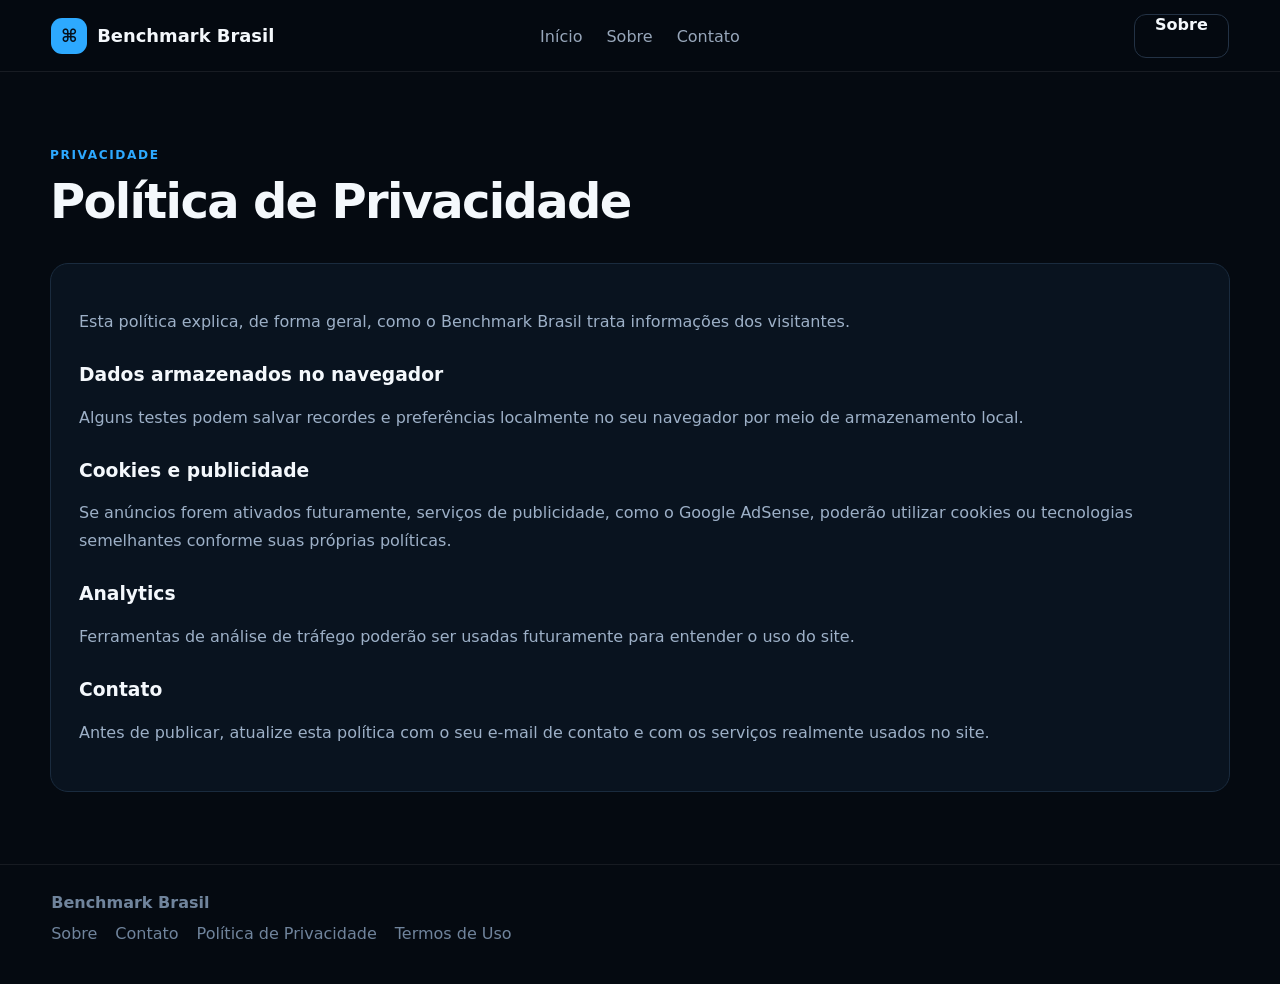
==== politica-de-privacidade.html @ ec3230b0 "Add files via upload" ====
<!DOCTYPE html>
<html lang="pt-BR">
<head>
<meta charset="UTF-8">
<meta name="viewport" content="width=device-width,initial-scale=1.0">
<title>Política de Privacidade | Benchmark Brasil</title>
<meta name="description" content="Política de privacidade do Benchmark Brasil.">
<meta property="og:title" content="Política de Privacidade | Benchmark Brasil">
<meta property="og:description" content="Política de privacidade do Benchmark Brasil.">
<meta property="og:type" content="website">
<link rel="stylesheet" href="styles.css">

<!-- GOOGLE ADSENSE:
Depois de sua conta/site serem aprovados, cole AQUI o script oficial fornecido pelo Google AdSense.
Não use códigos de terceiros.
-->
</head>
<body>
<header class="topbar">
<a class="brand" href="index.html"><span class="brand-icon">⌘</span><span>Benchmark Brasil</span></a>
<nav class="nav"><a class="" href="index.html">Início</a><a class="" href="sobre.html">Sobre</a><a class="" href="contato.html">Contato</a></nav>
<div class="auth-actions"><a class="btn btn-ghost" href="sobre.html">Sobre</a></div>
</header>

<section class="section"><div class="section-heading"><span class="section-kicker">PRIVACIDADE</span><h1>Política de Privacidade</h1></div>
<div class="content-box">
<p>Esta política explica, de forma geral, como o Benchmark Brasil trata informações dos visitantes.</p>
<h3>Dados armazenados no navegador</h3><p>Alguns testes podem salvar recordes e preferências localmente no seu navegador por meio de armazenamento local.</p>
<h3>Cookies e publicidade</h3><p>Se anúncios forem ativados futuramente, serviços de publicidade, como o Google AdSense, poderão utilizar cookies ou tecnologias semelhantes conforme suas próprias políticas.</p>
<h3>Analytics</h3><p>Ferramentas de análise de tráfego poderão ser usadas futuramente para entender o uso do site.</p>
<h3>Contato</h3><p>Antes de publicar, atualize esta política com o seu e-mail de contato e com os serviços realmente usados no site.</p>
</div></section>
<footer>
<strong>Benchmark Brasil</strong>
<div class="footer-links">
<a href="sobre.html">Sobre</a>
<a href="contato.html">Contato</a>
<a href="politica-de-privacidade.html">Política de Privacidade</a>
<a href="termos-de-uso.html">Termos de Uso</a>
</div>
</footer>
<script src="script.js"></script>
</body>
</html>
---- styles.css ----
*{box-sizing:border-box}
:root{
  --bg:#050a11;--bg2:#09111d;--panel:#0b1420;--panel2:#0f1b2a;--line:#1a2a3c;
  --text:#f4f8fc;--muted:#9db0c7;--blue:#2da9ff;--green:#20c979;--red:#d84f5b;
  --shadow:0 18px 60px rgba(0,0,0,.30)
}
html{scroll-behavior:smooth}
body{margin:0;background:var(--bg);color:var(--text);font-family:Inter,ui-sans-serif,system-ui,-apple-system,BlinkMacSystemFont,"Segoe UI",sans-serif}
button,input,textarea{font:inherit}
button{cursor:pointer}
a{color:inherit;text-decoration:none}
.topbar{position:sticky;top:0;z-index:50;min-height:72px;padding:0 4vw;display:grid;grid-template-columns:1fr auto 1fr;align-items:center;gap:28px;background:rgba(5,10,17,.93);border-bottom:1px solid rgba(255,255,255,.08);backdrop-filter:blur(14px)}
.brand{display:inline-flex;align-items:center;gap:10px;font-weight:800;font-size:1.12rem}
.brand-icon{width:36px;height:36px;display:grid;place-items:center;border-radius:11px;background:var(--blue);color:#06101b;font-weight:900}
.nav{display:flex;gap:24px;color:#97a6ba}
.nav a{padding:24px 0 20px;border-bottom:2px solid transparent}
.nav a:hover,.nav a.active{color:var(--blue);border-color:var(--blue)}
.auth-actions{justify-self:end;display:flex;gap:10px}
.btn{min-height:44px;border-radius:12px;border:1px solid transparent;padding:0 20px;font-weight:800;transition:.18s ease}
.btn:hover{transform:translateY(-1px)}
.btn-primary{background:var(--blue);color:#04101a}
.btn-primary:hover{background:#53b9ff}
.btn-ghost{background:transparent;color:var(--text);border-color:#233245}
.btn-ghost:hover{border-color:#3a536d;background:rgba(255,255,255,.03)}
.hero{min-height:520px;display:grid;place-items:center;padding:80px 20px 70px;border-bottom:1px solid rgba(255,255,255,.05)}
.grid-bg{background:radial-gradient(circle at 50% 18%,rgba(23,151,240,.16),transparent 34%),linear-gradient(rgba(65,95,126,.11) 1px,transparent 1px),linear-gradient(90deg,rgba(65,95,126,.11) 1px,transparent 1px);background-size:auto,64px 64px,64px 64px}
.hero-content{width:min(100%,940px);text-align:center}
.eyebrow,.section-kicker{display:inline-block;color:var(--blue);letter-spacing:.13em;font-size:.76rem;font-weight:800}
.eyebrow{padding:7px 13px;border:1px solid #1c3145;border-radius:999px;background:rgba(8,16,25,.65)}
.hero h1{margin:22px 0 20px;font-size:clamp(3rem,6.8vw,5.2rem);line-height:.98;letter-spacing:-.055em}
.hero h1 span{color:var(--blue);text-shadow:0 0 26px rgba(45,169,255,.22)}
.hero p{max-width:760px;margin:0 auto;color:#a7b7ca;line-height:1.65;font-size:clamp(1rem,2vw,1.2rem)}
.hero-actions{display:flex;justify-content:center;gap:12px;margin-top:34px}
.btn-lg{min-height:48px;min-width:146px;display:inline-grid;place-items:center}
.section{width:min(1180px,calc(100% - 36px));margin:0 auto;padding:72px 0}
.section-heading{max-width:760px;margin-bottom:34px}
.section h1,.section h2{margin:10px 0;font-size:clamp(2rem,4vw,3rem);letter-spacing:-.035em}
.section h3{margin-top:28px}
.section p,.section li{color:var(--muted);line-height:1.75}
.cards{display:grid;grid-template-columns:repeat(4,1fr);gap:16px}
.test-card{min-height:255px;padding:22px;display:flex;flex-direction:column;background:linear-gradient(180deg,rgba(16,29,44,.9),rgba(8,15,24,.92));border:1px solid #1b2a3b;border-radius:18px;box-shadow:var(--shadow);transition:.2s ease}
.test-card:hover{transform:translateY(-4px);border-color:#2b6a96}
.card-icon{width:46px;height:46px;border-radius:13px;display:grid;place-items:center;margin-bottom:16px;background:rgba(45,169,255,.12);color:var(--blue);font-weight:900;border:1px solid rgba(45,169,255,.23)}
.test-card h3{margin:0 0 9px;font-size:1.08rem}
.test-card p{margin:0 0 18px;font-size:.93rem}
.card-link{margin-top:auto;color:var(--blue);font-weight:800}
.game-panel{display:grid;gap:18px}
.playbox{min-height:340px;border-radius:22px;border:1px solid #1c2e40;background:#0a1420;display:grid;place-items:center;text-align:center;padding:30px;user-select:none;overflow:hidden}
.playbox.waiting{background:linear-gradient(180deg,#621c22,#431218);border-color:#9e303a}
.playbox.go{background:linear-gradient(180deg,#0e7a46,#075d34);border-color:#18b56c}
.playbox.result{background:radial-gradient(circle at 50% 20%,rgba(45,169,255,.18),transparent 42%),#0b1521}
.play-content h3{margin:10px 0 8px;font-size:clamp(2rem,5vw,3.4rem)}
.play-content p{margin:0;color:#d4dfeb;font-size:1.05rem}
.play-icon{font-size:3rem}
.actions{display:flex;gap:12px;flex-wrap:wrap}
.stats{display:grid;grid-template-columns:repeat(4,1fr);gap:12px}
.stat{padding:18px;border-radius:16px;border:1px solid #1a2b3e;background:#09131f}
.stat span{display:block;color:var(--muted);font-size:.85rem;margin-bottom:7px}
.stat strong{font-size:1.45rem}
.input,textarea{width:100%;max-width:650px;min-height:48px;border:1px solid #29425c;border-radius:12px;background:#07111b;color:var(--text);padding:0 14px;outline:none}
textarea{min-height:150px;padding:14px}
.input:focus,textarea:focus{border-color:var(--blue)}
.typing-text{max-width:900px;text-align:left;font-size:1.25rem;line-height:1.8;color:#c7d4e2}
.sequence-grid{display:grid;grid-template-columns:repeat(3,92px);gap:12px;justify-content:center}
.seq{width:92px;height:92px;border:1px solid #2a4058;border-radius:16px;background:#0e1a29;transition:.12s}
.seq.flash{background:var(--blue);box-shadow:0 0 28px rgba(45,169,255,.55)}
.target-area{position:relative;width:100%;min-height:390px;border:1px solid #1c2e40;border-radius:22px;background:#08121d;overflow:hidden}
.target{position:absolute;width:54px;height:54px;border-radius:50%;border:4px solid #fff;background:var(--blue);transform:translate(-50%,-50%);box-shadow:0 0 0 7px rgba(45,169,255,.25)}
.target::after{content:"";position:absolute;width:12px;height:12px;border-radius:50%;background:#fff;top:50%;left:50%;transform:translate(-50%,-50%)}
.stroop-word{font-size:clamp(3.5rem,9vw,7rem);font-weight:900;letter-spacing:-.04em}
.choice-row{display:flex;gap:10px;flex-wrap:wrap;justify-content:center}
.color-choice{min-width:110px;min-height:48px;border-radius:12px;border:1px solid #2a3e53;background:#0b1622;color:#fff;font-weight:800}
.number-big{font-size:clamp(3rem,9vw,7rem);font-weight:900;letter-spacing:.08em}
.visual-grid{display:grid;grid-template-columns:repeat(var(--grid,4),62px);gap:8px;justify-content:center}
.visual-cell{width:62px;height:62px;border-radius:10px;border:1px solid #29405a;background:#0e1a29}
.visual-cell.active,.visual-cell.selected{background:var(--blue);box-shadow:0 0 20px rgba(45,169,255,.35)}
.statusline{min-height:30px;color:#c9d6e4;font-weight:700}
.content-box{padding:28px;border:1px solid #1a2b3e;border-radius:18px;background:#09131f}
.ad-slot{margin:26px 0;padding:22px;border:1px dashed #2d4259;border-radius:14px;text-align:center;color:#71859c;background:#08111b}
footer{min-height:120px;border-top:1px solid rgba(255,255,255,.07);padding:28px 4vw;color:#70849c}
.footer-links{display:flex;gap:18px;flex-wrap:wrap;margin-top:12px}
@media(max-width:980px){.topbar{grid-template-columns:1fr auto}.nav{display:none}.cards{grid-template-columns:repeat(2,1fr)}.stats{grid-template-columns:repeat(2,1fr)}}
@media(max-width:640px){
  .topbar{min-height:64px;padding:0 16px}.brand{font-size:.95rem}.brand-icon{width:33px;height:33px}.auth-actions{display:none}
  .hero{min-height:480px;padding-top:62px}.hero h1{font-size:clamp(2.6rem,13vw,4.2rem)}.hero-actions{flex-direction:column;align-items:stretch;width:min(100%,330px);margin-left:auto;margin-right:auto}
  .cards{grid-template-columns:1fr}.section{width:min(100% - 28px,1180px);padding:56px 0}.stats{grid-template-columns:1fr}.actions{flex-direction:column}.actions .btn{width:100%}
  .sequence-grid{grid-template-columns:repeat(3,76px)}.seq{width:76px;height:76px}.visual-grid{grid-template-columns:repeat(var(--grid,4),48px)}.visual-cell{width:48px;height:48px}
}
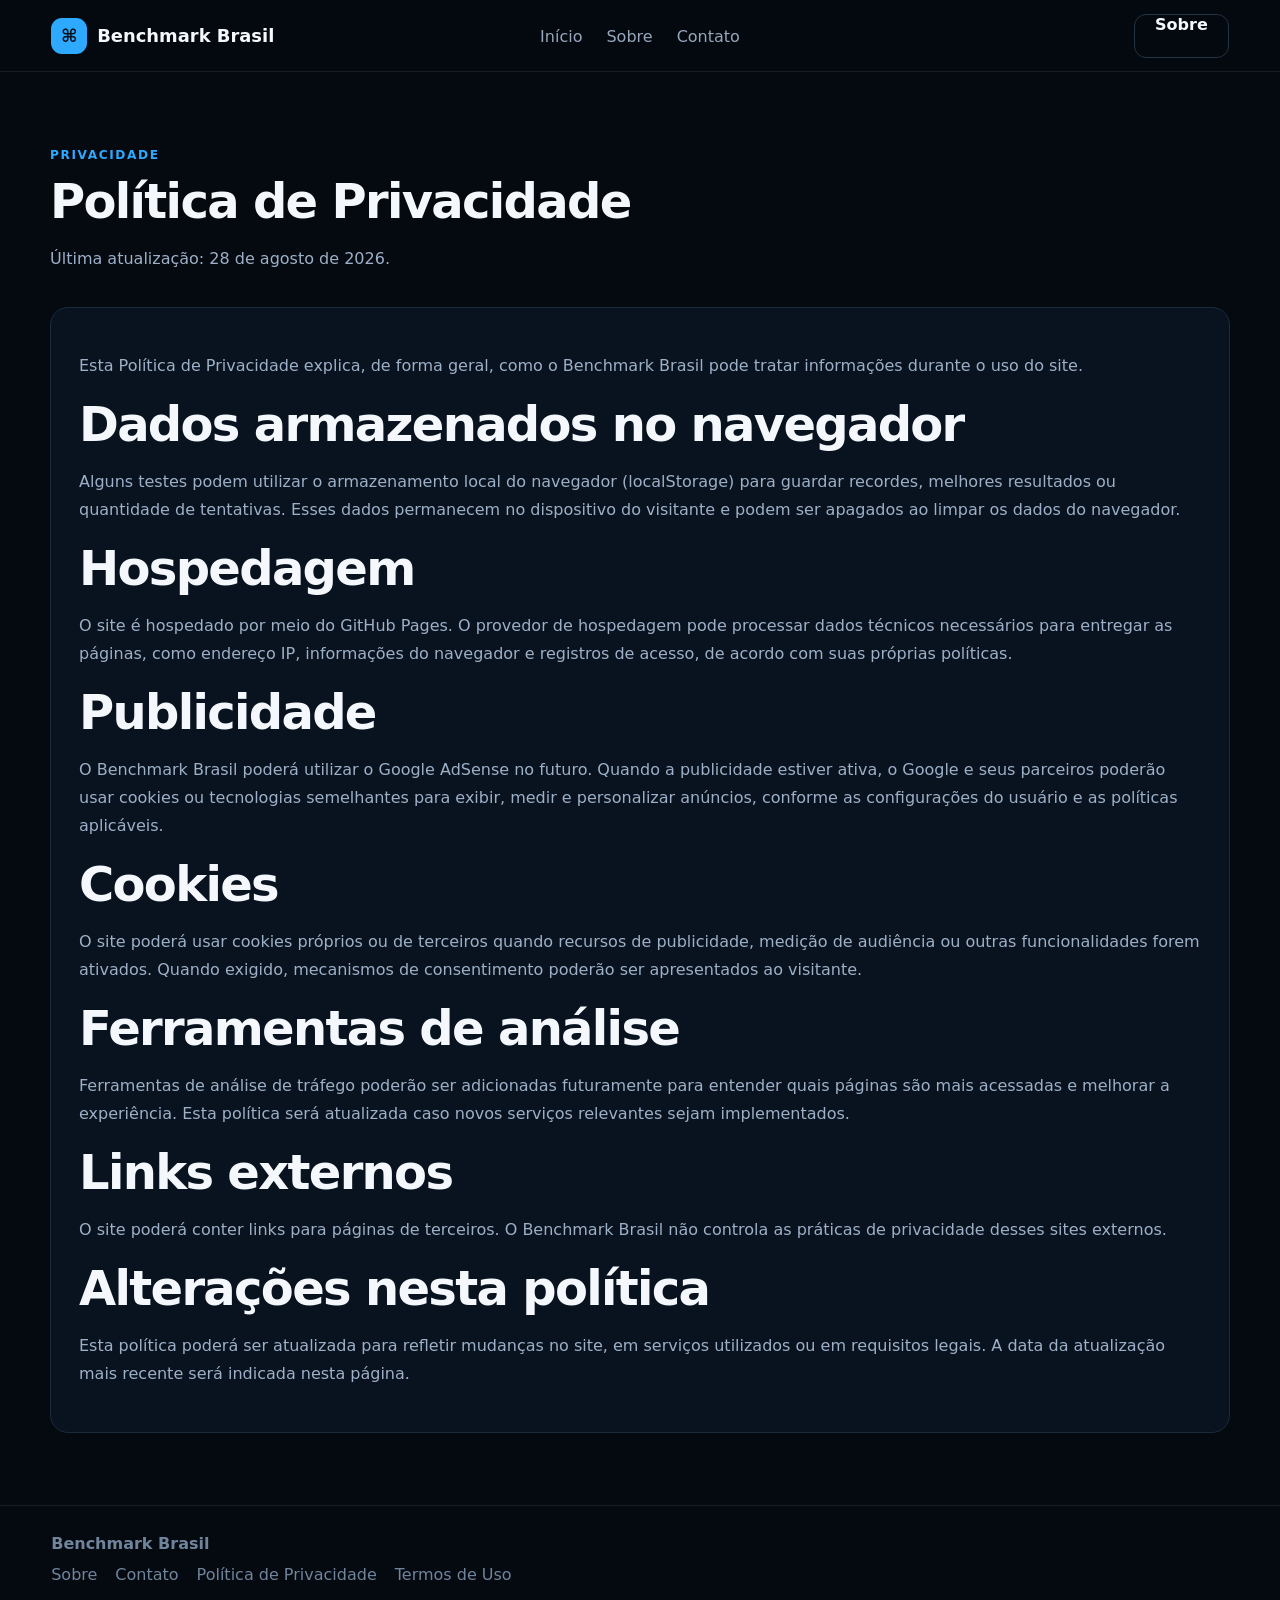
==== commit 9ec27744: "Add files via upload" ====
--- a/politica-de-privacidade.html
+++ b/politica-de-privacidade.html
@@ -4,16 +4,9 @@
 <meta charset="UTF-8">
 <meta name="viewport" content="width=device-width,initial-scale=1.0">
 <title>Política de Privacidade | Benchmark Brasil</title>
-<meta name="description" content="Política de privacidade do Benchmark Brasil.">
-<meta property="og:title" content="Política de Privacidade | Benchmark Brasil">
-<meta property="og:description" content="Política de privacidade do Benchmark Brasil.">
-<meta property="og:type" content="website">
+<meta name="description" content="Saiba como o Benchmark Brasil trata armazenamento local, cookies, hospedagem e publicidade.">
+<link rel="canonical" href="https://lexahedaclexa-afk.github.io/benchmark-brasil/politica-de-privacidade.html">
 <link rel="stylesheet" href="styles.css">
-
-<!-- GOOGLE ADSENSE:
-Depois de sua conta/site serem aprovados, cole AQUI o script oficial fornecido pelo Google AdSense.
-Não use códigos de terceiros.
--->
 </head>
 <body>
 <header class="topbar">
@@ -22,14 +15,38 @@
 <div class="auth-actions"><a class="btn btn-ghost" href="sobre.html">Sobre</a></div>
 </header>
 
-<section class="section"><div class="section-heading"><span class="section-kicker">PRIVACIDADE</span><h1>Política de Privacidade</h1></div>
+<section class="section">
+<div class="section-heading">
+<span class="section-kicker">PRIVACIDADE</span>
+<h1>Política de Privacidade</h1>
+<p>Última atualização: 28 de agosto de 2026.</p>
+</div>
 <div class="content-box">
-<p>Esta política explica, de forma geral, como o Benchmark Brasil trata informações dos visitantes.</p>
-<h3>Dados armazenados no navegador</h3><p>Alguns testes podem salvar recordes e preferências localmente no seu navegador por meio de armazenamento local.</p>
-<h3>Cookies e publicidade</h3><p>Se anúncios forem ativados futuramente, serviços de publicidade, como o Google AdSense, poderão utilizar cookies ou tecnologias semelhantes conforme suas próprias políticas.</p>
-<h3>Analytics</h3><p>Ferramentas de análise de tráfego poderão ser usadas futuramente para entender o uso do site.</p>
-<h3>Contato</h3><p>Antes de publicar, atualize esta política com o seu e-mail de contato e com os serviços realmente usados no site.</p>
-</div></section>
+<p>Esta Política de Privacidade explica, de forma geral, como o Benchmark Brasil pode tratar informações durante o uso do site.</p>
+
+<h2>Dados armazenados no navegador</h2>
+<p>Alguns testes podem utilizar o armazenamento local do navegador (localStorage) para guardar recordes, melhores resultados ou quantidade de tentativas. Esses dados permanecem no dispositivo do visitante e podem ser apagados ao limpar os dados do navegador.</p>
+
+<h2>Hospedagem</h2>
+<p>O site é hospedado por meio do GitHub Pages. O provedor de hospedagem pode processar dados técnicos necessários para entregar as páginas, como endereço IP, informações do navegador e registros de acesso, de acordo com suas próprias políticas.</p>
+
+<h2>Publicidade</h2>
+<p>O Benchmark Brasil poderá utilizar o Google AdSense no futuro. Quando a publicidade estiver ativa, o Google e seus parceiros poderão usar cookies ou tecnologias semelhantes para exibir, medir e personalizar anúncios, conforme as configurações do usuário e as políticas aplicáveis.</p>
+
+<h2>Cookies</h2>
+<p>O site poderá usar cookies próprios ou de terceiros quando recursos de publicidade, medição de audiência ou outras funcionalidades forem ativados. Quando exigido, mecanismos de consentimento poderão ser apresentados ao visitante.</p>
+
+<h2>Ferramentas de análise</h2>
+<p>Ferramentas de análise de tráfego poderão ser adicionadas futuramente para entender quais páginas são mais acessadas e melhorar a experiência. Esta política será atualizada caso novos serviços relevantes sejam implementados.</p>
+
+<h2>Links externos</h2>
+<p>O site poderá conter links para páginas de terceiros. O Benchmark Brasil não controla as práticas de privacidade desses sites externos.</p>
+
+<h2>Alterações nesta política</h2>
+<p>Esta política poderá ser atualizada para refletir mudanças no site, em serviços utilizados ou em requisitos legais. A data da atualização mais recente será indicada nesta página.</p>
+</div>
+</section>
+
 <footer>
 <strong>Benchmark Brasil</strong>
 <div class="footer-links">
@@ -39,6 +56,5 @@
 <a href="termos-de-uso.html">Termos de Uso</a>
 </div>
 </footer>
-<script src="script.js"></script>
 </body>
 </html>
